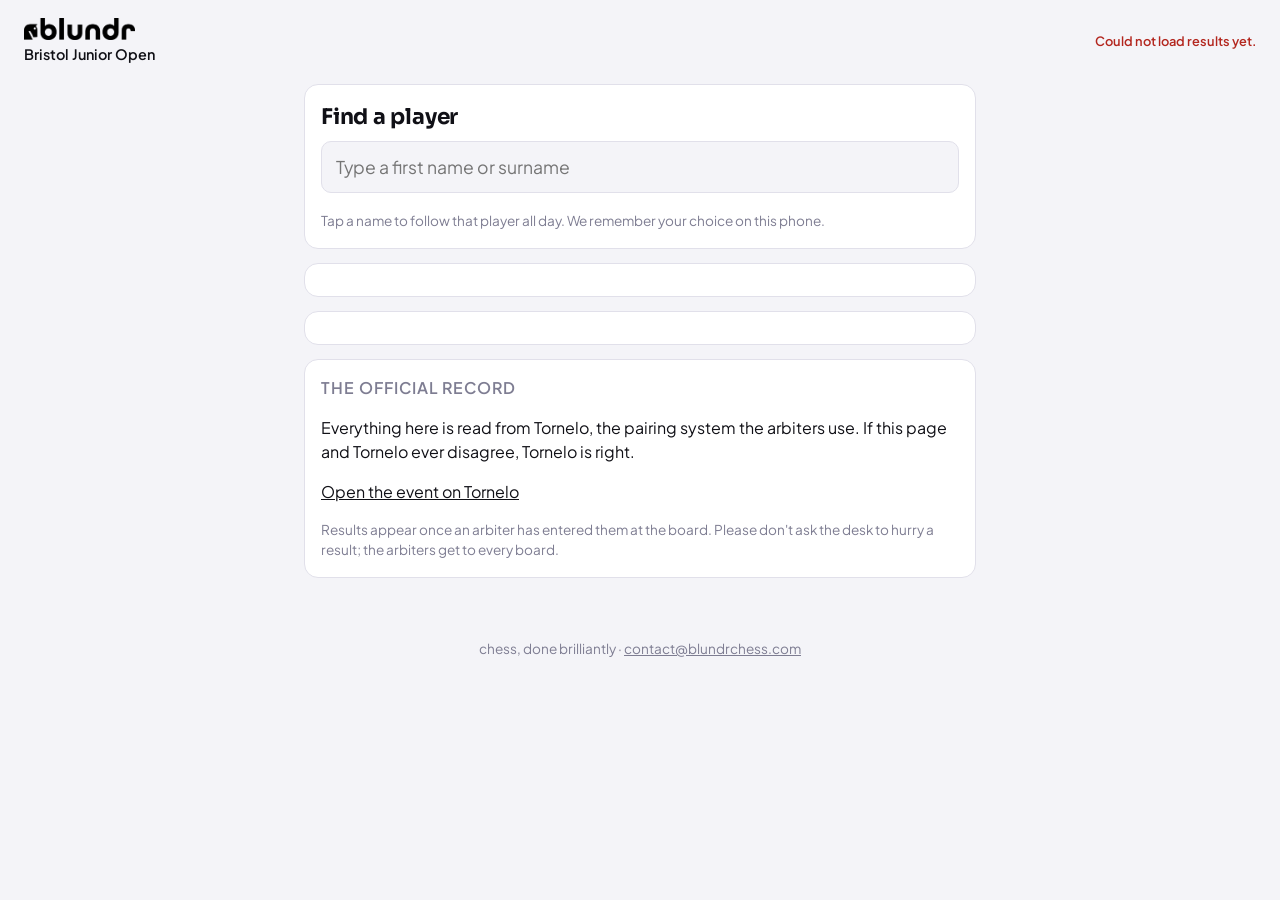
==== index.html @ 75e8b7ea "Bristol Junior Open live page" ====
<!doctype html>
<html lang="en-GB">
<head>
<meta charset="utf-8">
<meta name="viewport" content="width=device-width, initial-scale=1">
<title>Bristol Junior Open live</title>
<meta name="description" content="Live pairings, results and standings for the Bristol Junior Open. Find your child, see their board and follow the day.">
<link rel="preconnect" href="https://fonts.googleapis.com">
<link href="https://fonts.googleapis.com/css2?family=Sora:wght@600;800&family=Plus+Jakarta+Sans:wght@400;500;600;700&display=swap" rel="stylesheet">
<link rel="stylesheet" href="style.css">
</head>
<body>
<header class="top">
  <div class="brand"><img class="logo" src="img/logo.png" alt="blundr" width="2118" height="420"><span class="event" id="event-name">Bristol Junior Open</span></div>
  <div class="updated" id="updated">Loading…</div>
</header>

<main id="app">
  <section class="card notice" id="announcements" hidden>
    <h2>From the desk</h2>
    <ul id="announce-list"></ul>
  </section>

  <section class="card next" id="next-round" hidden></section>

  <section class="card find">
    <h1>Find a player</h1>
    <input id="q" type="search" placeholder="Type a first name or surname" autocomplete="off" inputmode="search" aria-label="Find a player">
    <ul id="matches" class="matches"></ul>
    <p class="hint">Tap a name to follow that player all day. We remember your choice on this phone.</p>
    <div id="browse"></div>
  </section>

  <section class="card player" id="player" hidden></section>

  <section class="card sections" id="sections"></section>

  <section class="card boards" id="boards"></section>

  <section class="card links">
    <h2>The official record</h2>
    <p>Everything here is read from Tornelo, the pairing system the arbiters use. If this page and Tornelo ever disagree, Tornelo is right.</p>
    <p><a id="tornelo-link" href="https://tornelo.com/chess/orgs/blundr/events/bristol-junior-open" target="_blank" rel="noopener">Open the event on Tornelo</a></p>
    <p class="small">Results appear once an arbiter has entered them at the board. Please don't ask the desk to hurry a result; the arbiters get to every board.</p>
  </section>
</main>

<footer class="foot">
  <p>chess, done brilliantly · <a href="mailto:contact@blundrchess.com">contact@blundrchess.com</a></p>
</footer>
<script src="app.js"></script>
</body>
</html>
---- style.css ----
:root {
  --bg: #F4F4F8;
  --card: #ffffff;
  --ink: #101016;
  --muted: #7E7D92;
  --line: #e1e0ea;
  --accent: #F2C24E;      /* Blundr yellow */
  --accent-ink: #200d04;
  --cyan: #16C7FF;        /* Blundr cyan */
  --win: #1f8a4c;
  --loss: #b3261e;
  --draw: #5c5b66;
  --live: #d97706;
  --radius: 14px;
  color-scheme: light dark;
}
@media (prefers-color-scheme: dark) {
  :root:not([data-theme="light"]) {
    --bg: #070709; --card: #101016; --ink: #F4F4F8; --muted: #B9B8C9; --line: #24242e;
    --accent: #F2C24E; --accent-ink: #200d04; --cyan: #16C7FF; --win: #19D6A6; --loss: #FF7A45; --draw: #B9B8C9; --live: #16C7FF;
  }
}
:root[data-theme="dark"] {
  --bg: #070709; --card: #101016; --ink: #F4F4F8; --muted: #B9B8C9; --line: #24242e;
  --accent: #F2C24E; --accent-ink: #200d04; --cyan: #16C7FF; --win: #19D6A6; --loss: #FF7A45; --draw: #B9B8C9; --live: #16C7FF;
}
* { box-sizing: border-box; }
html, body { margin: 0; }
body { background: var(--bg); color: var(--ink); font: 16px/1.5 'Plus Jakarta Sans', system-ui, -apple-system, "Segoe UI", sans-serif; -webkit-text-size-adjust: 100%; }
a { color: inherit; }
h1 { font-family: Sora, 'Plus Jakarta Sans', system-ui, sans-serif; font-size: 1.35rem; margin: 0 0 .5rem; letter-spacing: -.01em; }
h2 { font-size: 1rem; margin: 0 0 .5rem; color: var(--muted); font-weight: 600; text-transform: uppercase; letter-spacing: .06em; }
.top { display: flex; align-items: center; justify-content: space-between; gap: 12px; padding: 14px 16px; }
.brand { display: grid; gap: 4px; }
.event { font-size: .9rem; }
.logo { height: 22px; width: auto; display: block; }
@media (prefers-color-scheme: dark) { :root:not([data-theme="light"]) .logo { filter: invert(1) hue-rotate(180deg); } }
:root[data-theme="dark"] .logo { filter: invert(1) hue-rotate(180deg); }
.event { font-weight: 600; }
.updated { font-size: .8rem; color: var(--muted); text-align: right; }
.updated.stale { color: var(--loss); font-weight: 600; }
main { padding: 0 16px 24px; max-width: 720px; margin: 0 auto; display: grid; gap: 14px; }
.card { background: var(--card); border: 1px solid var(--line); border-radius: var(--radius); padding: 16px; }
.notice { border-left: 6px solid var(--cyan); }
.notice ul { list-style: none; padding: 0; margin: 0; display: grid; gap: 10px; }
.notice li { display: grid; gap: 2px; }
.notice time { font-size: .78rem; color: var(--muted); }
.next { display: flex; align-items: center; gap: 14px; }
.next .big { font-family: Sora, system-ui, sans-serif; font-size: 2rem; font-weight: 800; letter-spacing: -.02em; line-height: 1; }
.next .sub { color: var(--muted); }
input[type=search] { width: 100%; font: inherit; font-size: 1.1rem; padding: 12px 14px; border-radius: 10px; border: 1.5px solid var(--line); background: var(--bg); color: var(--ink); }
input[type=search]:focus { outline: 2px solid var(--cyan); border-color: transparent; }
.matches { list-style: none; margin: 8px 0 0; padding: 0; display: grid; gap: 6px; }
.matches button { width: 100%; text-align: left; font: inherit; padding: 10px 12px; border-radius: 10px; border: 1px solid var(--line); background: var(--card); color: var(--ink); display: flex; justify-content: space-between; }
.matches button span { color: var(--muted); font-size: .9rem; }
.hint, .small { color: var(--muted); font-size: .85rem; margin: 10px 0 0; }
.player .head { display: flex; justify-content: space-between; align-items: flex-start; gap: 10px; }
.player .name { font-family: Sora, system-ui, sans-serif; font-size: 1.5rem; font-weight: 800; letter-spacing: -.02em; }
.player .meta { color: var(--muted); }
.player .forget { font: inherit; font-size: .8rem; background: none; border: 1px solid var(--line); border-radius: 999px; padding: 4px 10px; color: var(--muted); }
.now { margin-top: 14px; display: grid; grid-template-columns: auto 1fr; gap: 12px 16px; align-items: center; background: var(--bg); border-radius: 12px; padding: 14px; }
.now .board { font-family: Sora, system-ui, sans-serif; font-size: 3rem; font-weight: 800; line-height: 1; letter-spacing: -.03em; }
.now .board small { display: block; font-size: .75rem; font-weight: 600; color: var(--muted); letter-spacing: .06em; text-transform: uppercase; }
.now .detail { display: grid; gap: 4px; }
.now .detail strong { font-size: 1.1rem; }
.pill { display: inline-block; padding: 2px 10px; border-radius: 999px; font-size: .8rem; font-weight: 600; background: var(--line); }
.pill.win { background: var(--win); color: #fff; }
.pill.loss { background: var(--loss); color: #fff; }
.pill.draw { background: var(--draw); color: #fff; }
.pill.live { background: var(--live); color: #fff; }
.pill.white { background: #fff; color: #000; border: 1px solid #999; }
.pill.black { background: #111; color: #fff; }
.stats { display: grid; grid-template-columns: repeat(3, 1fr); gap: 8px; margin-top: 14px; }
.stat { background: var(--bg); border-radius: 12px; padding: 10px; text-align: center; }
.stat b { display: block; font-size: 1.4rem; letter-spacing: -.02em; }
.stat span { font-size: .75rem; color: var(--muted); text-transform: uppercase; letter-spacing: .06em; }
table { width: 100%; border-collapse: collapse; font-size: .95rem; }
th { text-align: left; font-size: .75rem; color: var(--muted); text-transform: uppercase; letter-spacing: .06em; padding: 8px 6px; border-bottom: 1px solid var(--line); }
td { padding: 9px 6px; border-bottom: 1px solid var(--line); vertical-align: top; }
td.num, th.num { text-align: right; font-variant-numeric: tabular-nums; }
tr.me td { background: color-mix(in srgb, var(--cyan) 22%, transparent); font-weight: 600; }
.tabs { display: flex; gap: 6px; margin-bottom: 12px; flex-wrap: wrap; }
.tabs button { font: inherit; font-weight: 600; padding: 8px 14px; border-radius: 999px; border: 1px solid var(--line); background: var(--card); color: var(--ink); }
.tabs button[aria-selected="true"] { background: var(--ink); color: var(--card); border-color: var(--ink); }
.subtabs { display: flex; gap: 6px; margin: 6px 0 10px; flex-wrap: wrap; }
.subtabs button { font: inherit; font-size: .85rem; padding: 6px 10px; border-radius: 8px; border: 1px solid var(--line); background: var(--card); color: var(--ink); }
.subtabs button[aria-selected="true"] { background: var(--ink); color: var(--card); border-color: var(--ink); }
.status { color: var(--muted); font-size: .9rem; margin: 0 0 8px; }
.foot { text-align: center; color: var(--muted); font-size: .85rem; padding: 16px; }
.empty { color: var(--muted); padding: 10px 0; }
@media (min-width: 600px) { .top { padding: 18px 24px; } main { padding: 0 24px 32px; } }

.linklike { font: inherit; background: none; border: 0; padding: 0; color: inherit; text-align: left; text-decoration: underline; text-decoration-color: var(--line); text-underline-offset: 3px; cursor: pointer; }
.pill.live { background: var(--live); color: #062a36; }
td .small { color: var(--muted); font-size: .8rem; }

[hidden] { display: none !important; }

.checkin { margin-top: 12px; padding: 12px; border-radius: 12px; background: var(--bg); border: 1px dashed var(--line); }
.checkin.done { border-style: solid; border-color: var(--win); }
.checkin.pending { border-color: var(--live); }
.bigbtn { display: block; text-align: center; font-family: Sora, system-ui, sans-serif; font-weight: 800; font-size: 1.15rem; padding: 14px; border-radius: 12px; background: var(--accent); color: var(--accent-ink); text-decoration: none; }
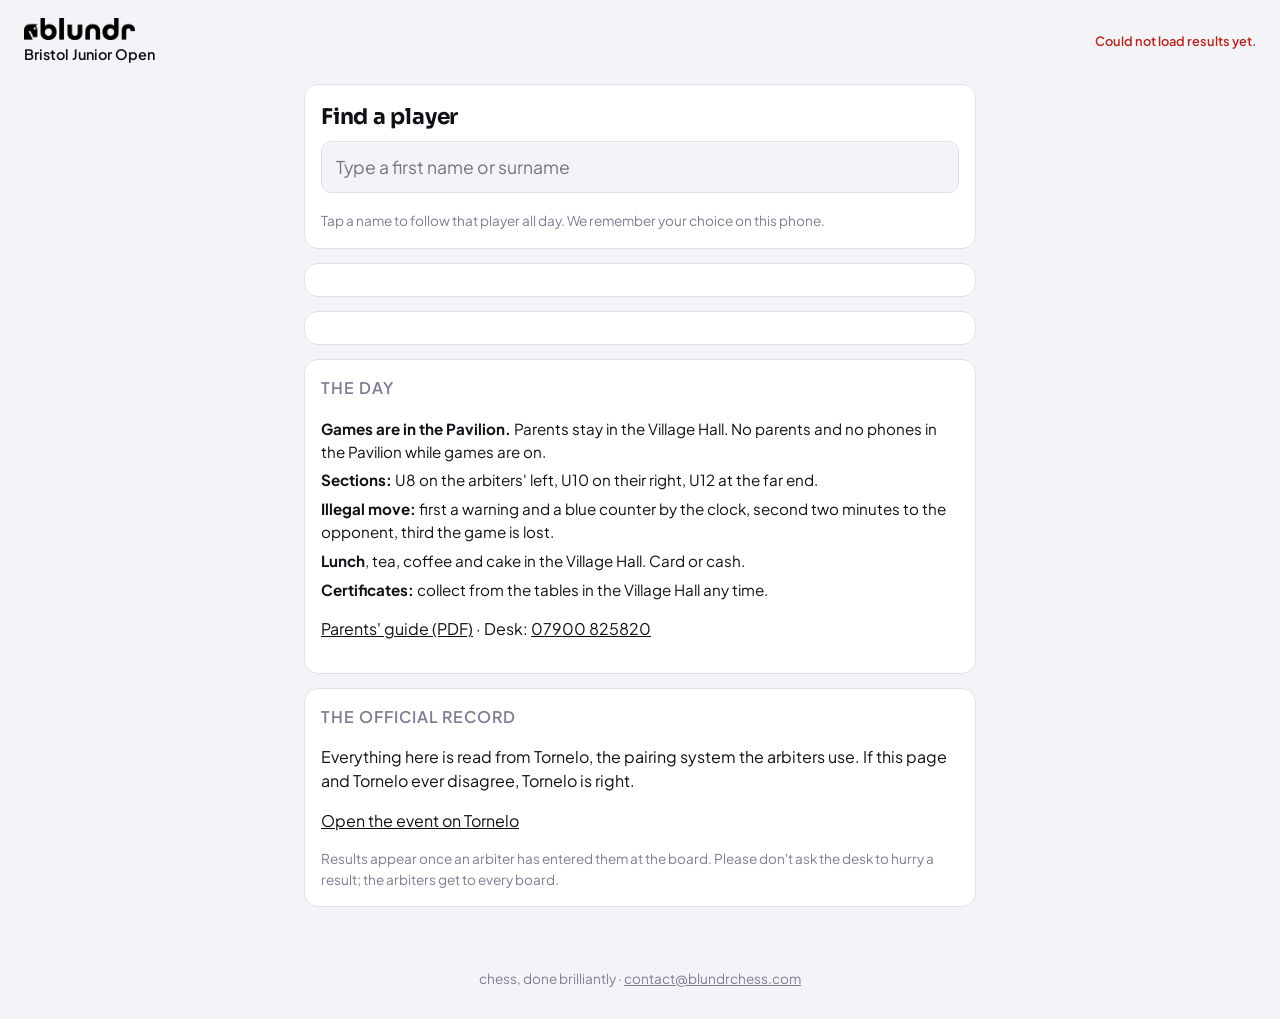
==== commit 6ce27945: "Hall screen page, day info card, parents' guide PDF" ====
--- a/index.html
+++ b/index.html
@@ -37,6 +37,19 @@
 
   <section class="card boards" id="boards"></section>
 
+  <section class="card info" id="info">
+    <h2>The day</h2>
+    <div class="timetable" id="timetable"></div>
+    <ul class="plain">
+      <li><b>Games are in the Pavilion.</b> Parents stay in the Village Hall. No parents and no phones in the Pavilion while games are on.</li>
+      <li><b>Sections:</b> U8 on the arbiters' left, U10 on their right, U12 at the far end.</li>
+      <li><b>Illegal move:</b> first a warning and a blue counter by the clock, second two minutes to the opponent, third the game is lost.</li>
+      <li><b>Lunch</b>, tea, coffee and cake in the Village Hall. Card or cash.</li>
+      <li><b>Certificates:</b> collect from the tables in the Village Hall any time.</li>
+    </ul>
+    <p><a href="guide.pdf" target="_blank" rel="noopener">Parents' guide (PDF)</a> · Desk: <a href="tel:+447900825820">07900 825820</a></p>
+  </section>
+
   <section class="card links">
     <h2>The official record</h2>
     <p>Everything here is read from Tornelo, the pairing system the arbiters use. If this page and Tornelo ever disagree, Tornelo is right.</p>
--- a/style.css
+++ b/style.css
@@ -100,3 +100,10 @@
 .checkin.done { border-style: solid; border-color: var(--win); }
 .checkin.pending { border-color: var(--live); }
 .bigbtn { display: block; text-align: center; font-family: Sora, system-ui, sans-serif; font-weight: 800; font-size: 1.15rem; padding: 14px; border-radius: 12px; background: var(--accent); color: var(--accent-ink); text-decoration: none; }
+
+.timetable { display: grid; grid-template-columns: auto 1fr; gap: 4px 12px; margin: 0 0 10px; font-variant-numeric: tabular-nums; }
+.timetable b { font-family: Sora, system-ui, sans-serif; }
+.timetable .lunch, .timetable .prizes { color: var(--muted); }
+.plain { list-style: none; padding: 0; margin: 0 0 10px; display: grid; gap: 6px; }
+.plain li { font-size: .95rem; }
+.seclink { font-size: .85rem; color: var(--muted); margin: 0 0 8px; }
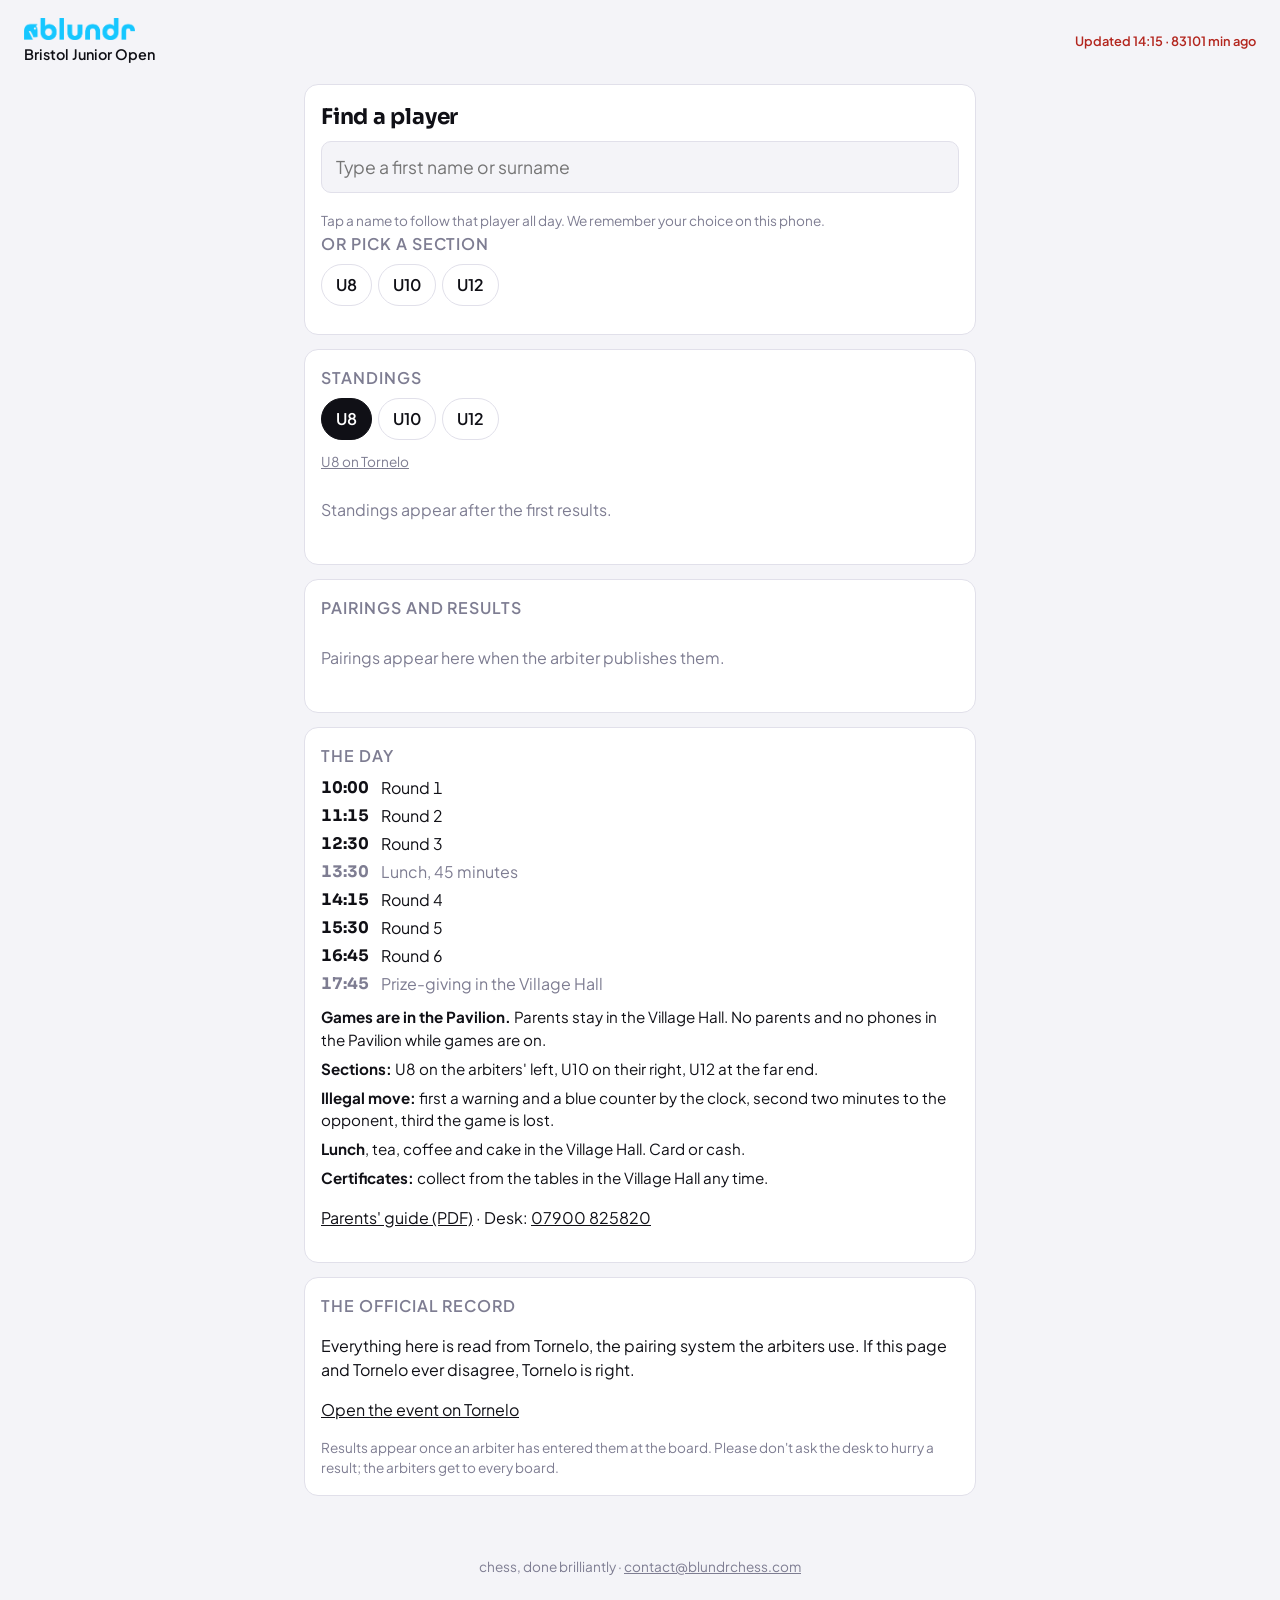
==== commit b6c5593f: "Parents' page: points, place, ticket, opponents, tiebreaks" ====
--- a/index.html
+++ b/index.html
@@ -11,7 +11,7 @@
 </head>
 <body>
 <header class="top">
-  <div class="brand"><img class="logo" src="img/logo.png" alt="blundr" width="2118" height="420"><span class="event" id="event-name">Bristol Junior Open</span></div>
+  <div class="brand"><img class="logo" src="img/logo-cyan.png" alt="blundr" width="2118" height="420"><span class="event" id="event-name">Bristol Junior Open</span></div>
   <div class="updated" id="updated">Loading…</div>
 </header>
 
--- a/style.css
+++ b/style.css
@@ -34,8 +34,6 @@
 .brand { display: grid; gap: 4px; }
 .event { font-size: .9rem; }
 .logo { height: 22px; width: auto; display: block; }
-@media (prefers-color-scheme: dark) { :root:not([data-theme="light"]) .logo { filter: invert(1) hue-rotate(180deg); } }
-:root[data-theme="dark"] .logo { filter: invert(1) hue-rotate(180deg); }
 .event { font-weight: 600; }
 .updated { font-size: .8rem; color: var(--muted); text-align: right; }
 .updated.stale { color: var(--loss); font-weight: 600; }
@@ -107,3 +105,15 @@
 .plain { list-style: none; padding: 0; margin: 0 0 10px; display: grid; gap: 6px; }
 .plain li { font-size: .95rem; }
 .seclink { font-size: .85rem; color: var(--muted); margin: 0 0 8px; }
+
+.stats { grid-template-columns: repeat(3, 1fr); }
+.stat b { font-family: Sora, system-ui, sans-serif; }
+.stat .sub { display: block; font-size: .75rem; color: var(--muted); margin-top: 2px; }
+.ticket { margin-top: 12px; padding: 12px 14px; border-radius: 12px; background: var(--bg); border-left: 5px solid var(--accent); }
+.ticket b { font-family: Sora, system-ui, sans-serif; }
+.ticket .small { margin-top: 4px; }
+.ticket.done { border-left-color: var(--win); }
+.opp { display: grid; gap: 1px; }
+.opp .meta { font-size: .78rem; color: var(--muted); }
+.standings-note { font-size: .78rem; color: var(--muted); margin: 8px 0 0; }
+th.num.tb, td.num.tb { color: var(--muted); }
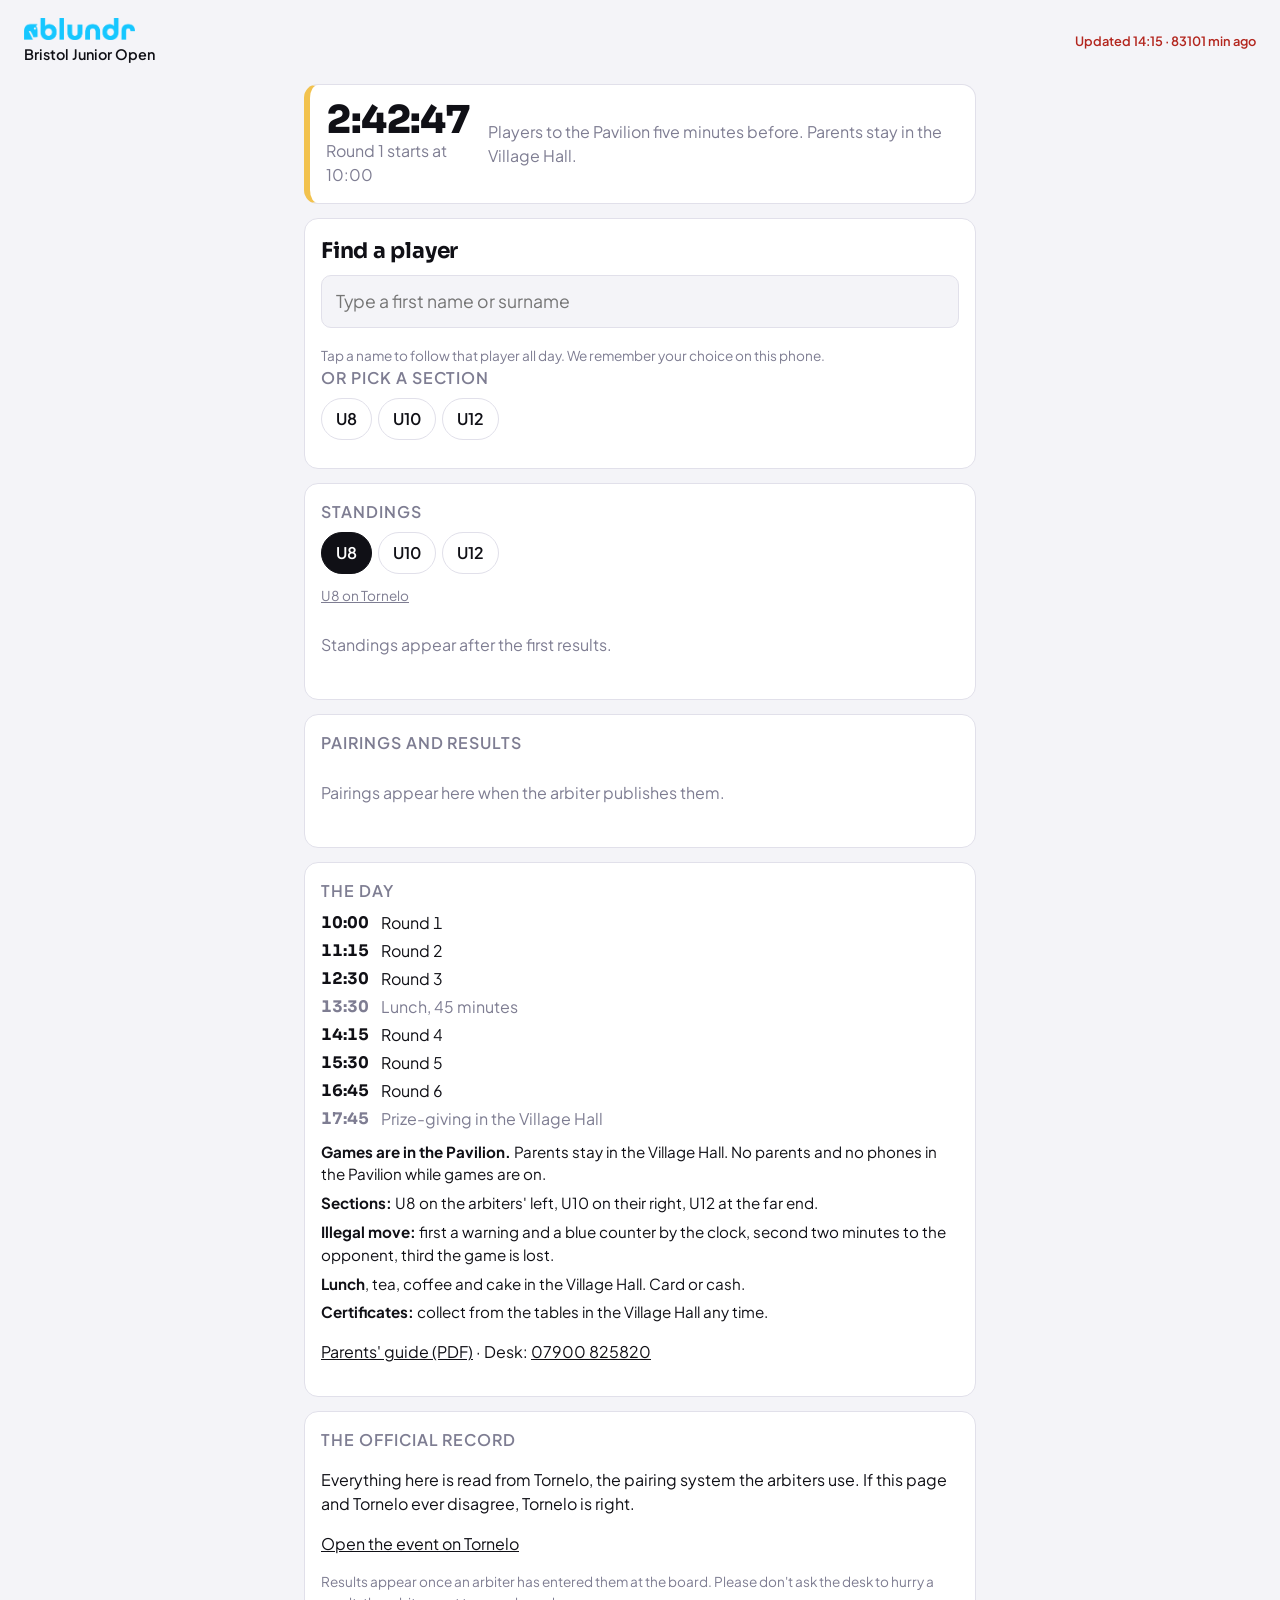
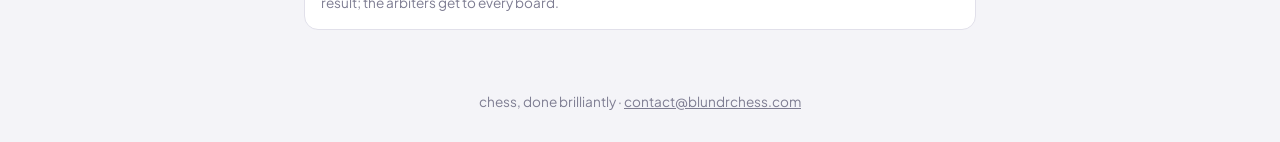
==== commit e37d0ce5: "Result banner" ====
--- a/index.html
+++ b/index.html
@@ -16,6 +16,7 @@
 </header>
 
 <main id="app">
+  <section class="card banner" id="result-banner" hidden></section>
   <section class="card notice" id="announcements" hidden>
     <h2>From the desk</h2>
     <ul id="announce-list"></ul>
--- a/style.css
+++ b/style.css
@@ -44,7 +44,9 @@
 .notice li { display: grid; gap: 2px; }
 .notice time { font-size: .78rem; color: var(--muted); }
 .next { display: flex; align-items: center; gap: 14px; }
-.next .big { font-family: Sora, system-ui, sans-serif; font-size: 2rem; font-weight: 800; letter-spacing: -.02em; line-height: 1; }
+.next { border-left: 6px solid var(--accent); }
+.next .big { font-family: Sora, system-ui, sans-serif; font-size: 2.4rem; font-weight: 800; letter-spacing: -.03em; line-height: 1; font-variant-numeric: tabular-nums; }
+.next .big.soon { color: var(--loss); }
 .next .sub { color: var(--muted); }
 input[type=search] { width: 100%; font: inherit; font-size: 1.1rem; padding: 12px 14px; border-radius: 10px; border: 1.5px solid var(--line); background: var(--bg); color: var(--ink); }
 input[type=search]:focus { outline: 2px solid var(--cyan); border-color: transparent; }
@@ -117,3 +119,10 @@
 .opp .meta { font-size: .78rem; color: var(--muted); }
 .standings-note { font-size: .78rem; color: var(--muted); margin: 8px 0 0; }
 th.num.tb, td.num.tb { color: var(--muted); }
+
+.banner { border: 0; color: #070709; display: flex; align-items: center; justify-content: space-between; gap: 12px; padding: 16px; }
+.banner.u8 { background: #19D6A6; } .banner.u10 { background: #FF7A45; } .banner.u12 { background: #A07BFF; } .banner.other { background: var(--cyan); }
+.banner .k { font-size: .75rem; font-weight: 700; text-transform: uppercase; letter-spacing: .08em; opacity: .75; }
+.banner .r { font-family: Sora, system-ui, sans-serif; font-weight: 800; font-size: 1.6rem; letter-spacing: -.02em; line-height: 1.1; }
+.banner .d { font-size: .9rem; margin-top: 2px; }
+.banner button { font: inherit; font-weight: 700; padding: 10px 14px; border-radius: 10px; border: 2px solid #070709; background: transparent; color: #070709; white-space: nowrap; }
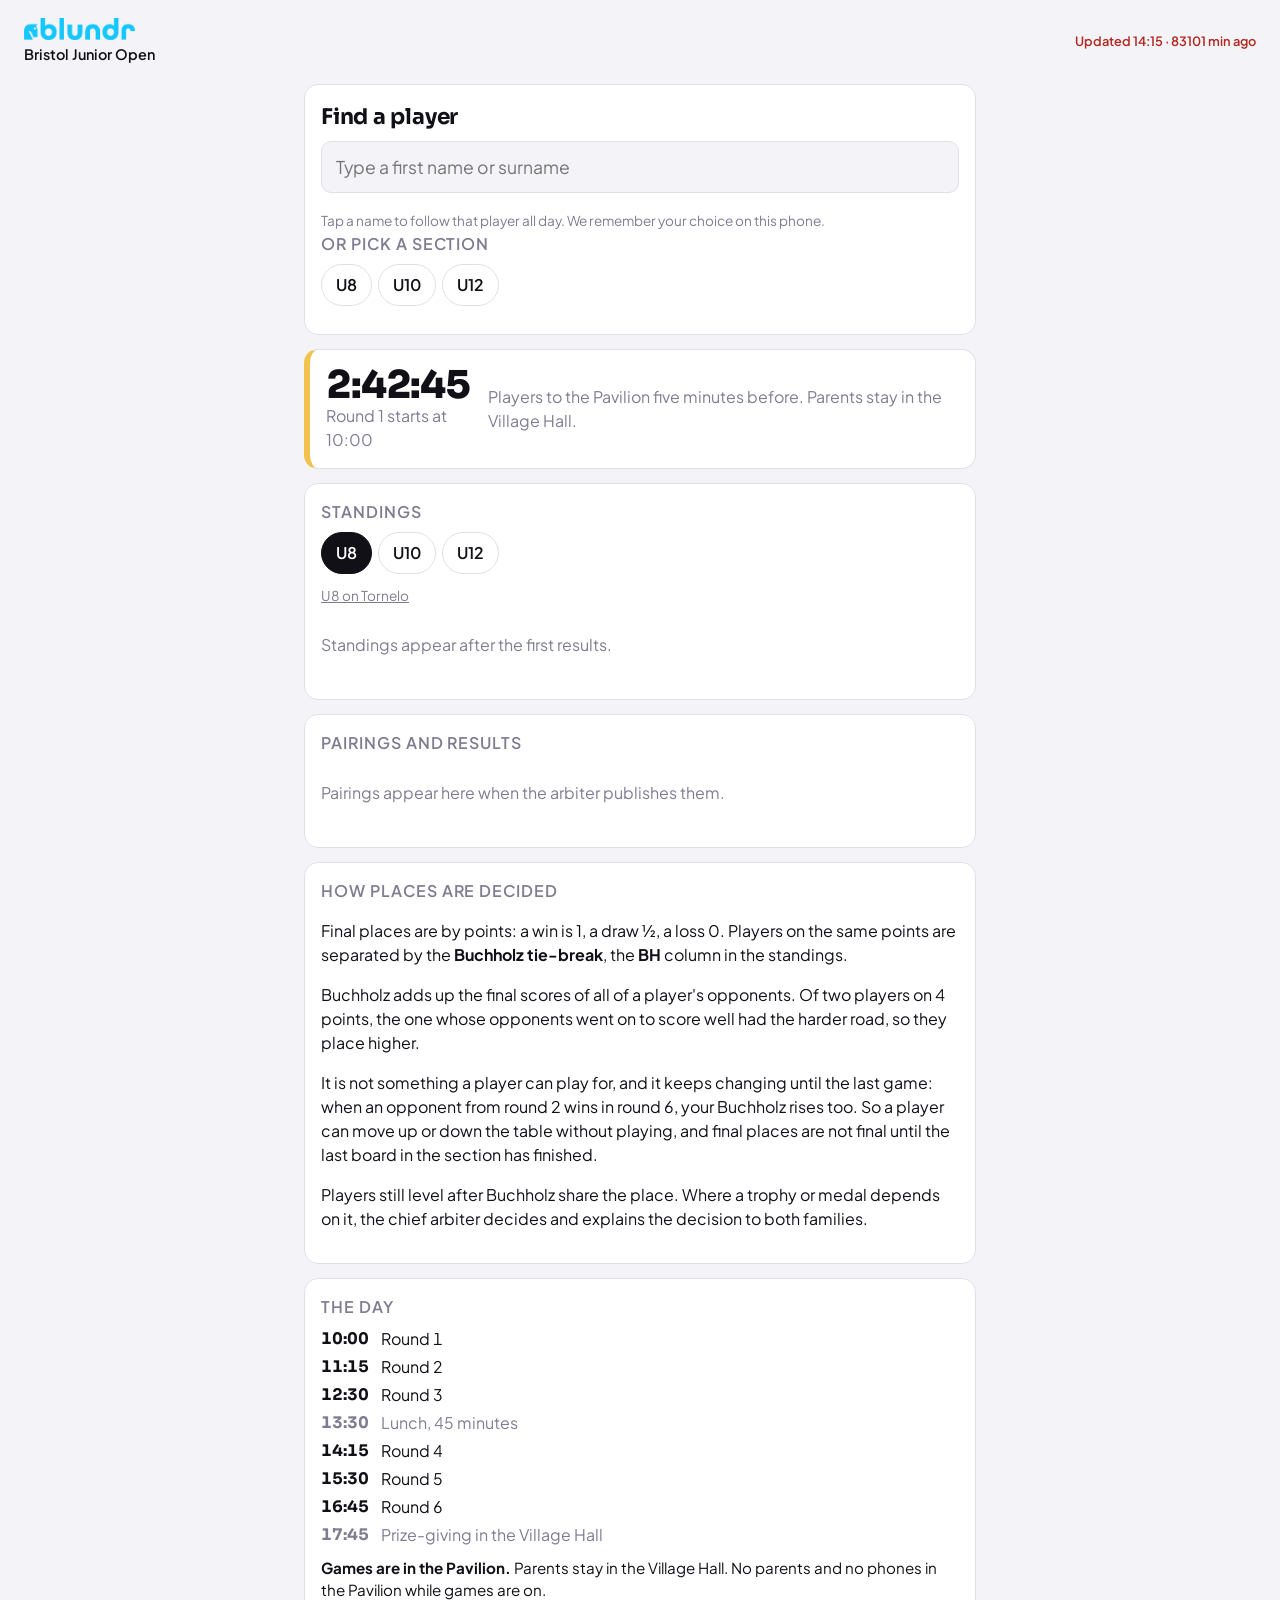
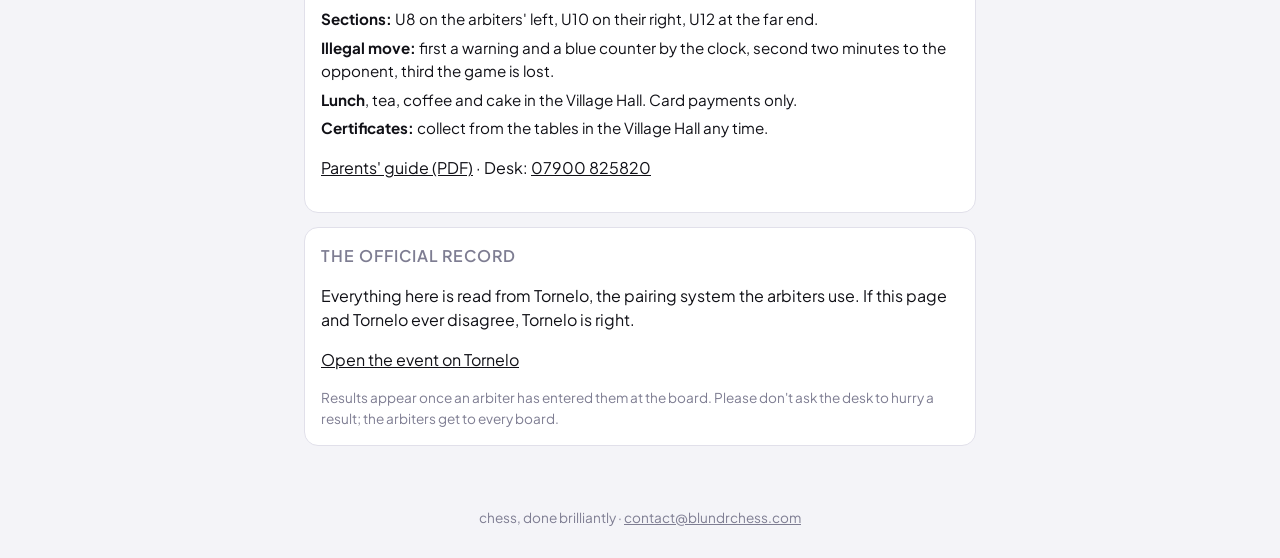
==== commit ac97429f: "Guide with places section; parents' page: how places are decided, card only" ====
--- a/index.html
+++ b/index.html
@@ -38,6 +38,14 @@
 
   <section class="card boards" id="boards"></section>
 
+  <section class="card info" id="places">
+    <h2>How places are decided</h2>
+    <p>Final places are by points: a win is 1, a draw ½, a loss 0. Players on the same points are separated by the <b>Buchholz tie-break</b>, the <b>BH</b> column in the standings.</p>
+    <p>Buchholz adds up the final scores of all of a player's opponents. Of two players on 4 points, the one whose opponents went on to score well had the harder road, so they place higher.</p>
+    <p>It is not something a player can play for, and it keeps changing until the last game: when an opponent from round 2 wins in round 6, your Buchholz rises too. So a player can move up or down the table without playing, and final places are not final until the last board in the section has finished.</p>
+    <p>Players still level after Buchholz share the place. Where a trophy or medal depends on it, the chief arbiter decides and explains the decision to both families.</p>
+  </section>
+
   <section class="card info" id="info">
     <h2>The day</h2>
     <div class="timetable" id="timetable"></div>
@@ -45,7 +53,7 @@
       <li><b>Games are in the Pavilion.</b> Parents stay in the Village Hall. No parents and no phones in the Pavilion while games are on.</li>
       <li><b>Sections:</b> U8 on the arbiters' left, U10 on their right, U12 at the far end.</li>
       <li><b>Illegal move:</b> first a warning and a blue counter by the clock, second two minutes to the opponent, third the game is lost.</li>
-      <li><b>Lunch</b>, tea, coffee and cake in the Village Hall. Card or cash.</li>
+      <li><b>Lunch</b>, tea, coffee and cake in the Village Hall. Card payments only.</li>
       <li><b>Certificates:</b> collect from the tables in the Village Hall any time.</li>
     </ul>
     <p><a href="guide.pdf" target="_blank" rel="noopener">Parents' guide (PDF)</a> · Desk: <a href="tel:+447900825820">07900 825820</a></p>
--- a/style.css
+++ b/style.css
@@ -108,7 +108,8 @@
 .plain li { font-size: .95rem; }
 .seclink { font-size: .85rem; color: var(--muted); margin: 0 0 8px; }
 
-.stats { grid-template-columns: repeat(3, 1fr); }
+.stats { grid-template-columns: repeat(2, 1fr); }
+@media (min-width: 600px) { .stats { grid-template-columns: repeat(4, 1fr); } }
 .stat b { font-family: Sora, system-ui, sans-serif; }
 .stat .sub { display: block; font-size: .75rem; color: var(--muted); margin-top: 2px; }
 .ticket { margin-top: 12px; padding: 12px 14px; border-radius: 12px; background: var(--bg); border-left: 5px solid var(--accent); }
@@ -126,3 +127,13 @@
 .banner .r { font-family: Sora, system-ui, sans-serif; font-weight: 800; font-size: 1.6rem; letter-spacing: -.02em; line-height: 1.1; }
 .banner .d { font-size: .9rem; margin-top: 2px; }
 .banner button { font: inherit; font-weight: 700; padding: 10px 14px; border-radius: 10px; border: 2px solid #070709; background: transparent; color: #070709; white-space: nowrap; }
+
+.find.later h1 { font-size: 1.1rem; }
+.find.later input[type=search] { font-size: 1rem; padding: 10px 12px; }
+.now .board small { margin-top: 2px; }
+
+.pill { white-space: nowrap; }
+td.num .pill { font-size: .78rem; }
+
+.now .detail strong.verdict { font-family: Sora, system-ui, sans-serif; font-size: 1.35rem; letter-spacing: -.02em; }
+.now .detail strong.verdict.win { color: var(--win); } .now .detail strong.verdict.loss { color: var(--loss); }
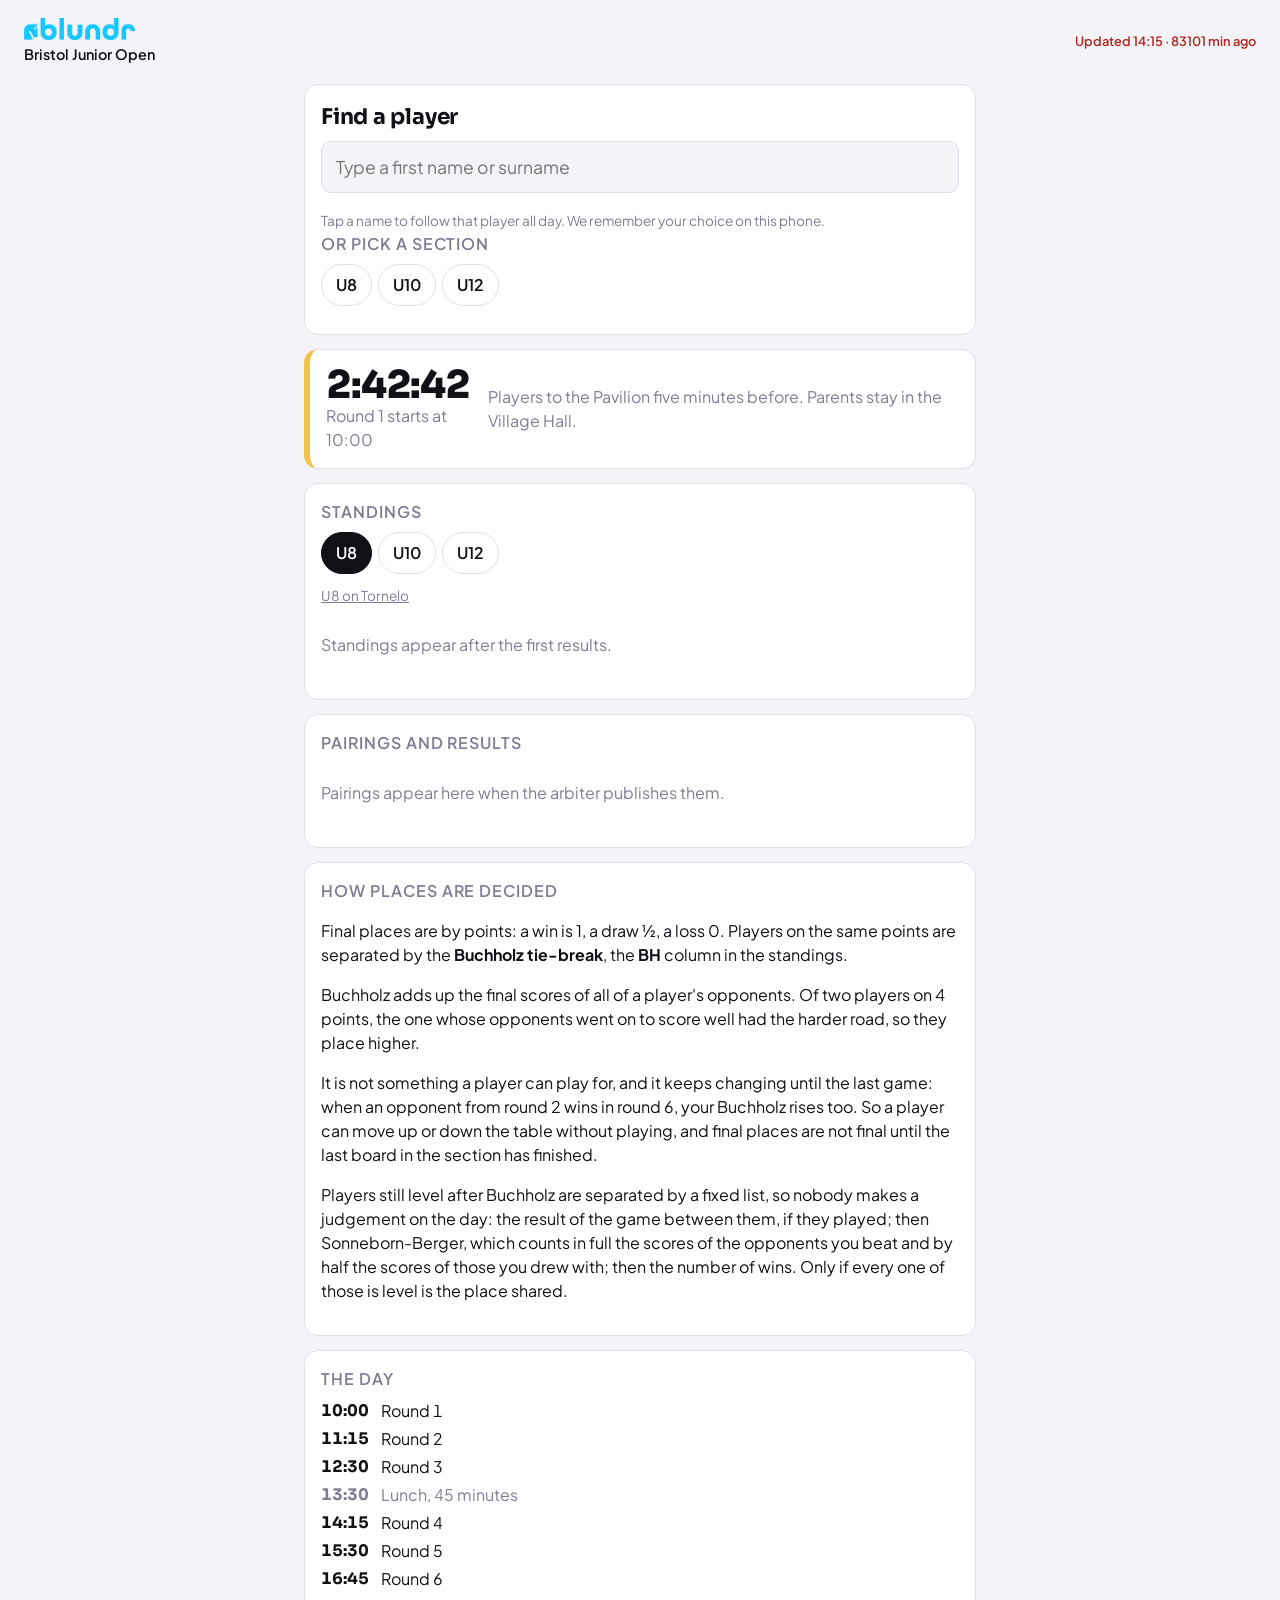
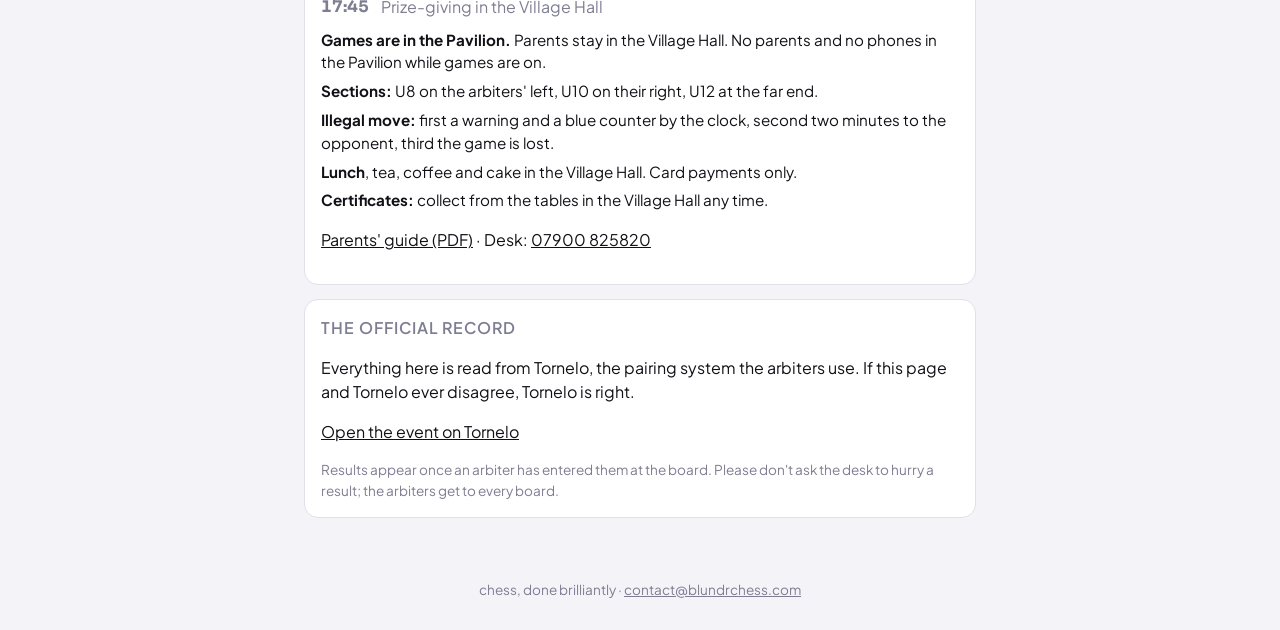
==== commit 804a61b3: "Tie-break cascade wording" ====
--- a/index.html
+++ b/index.html
@@ -43,7 +43,7 @@
     <p>Final places are by points: a win is 1, a draw ½, a loss 0. Players on the same points are separated by the <b>Buchholz tie-break</b>, the <b>BH</b> column in the standings.</p>
     <p>Buchholz adds up the final scores of all of a player's opponents. Of two players on 4 points, the one whose opponents went on to score well had the harder road, so they place higher.</p>
     <p>It is not something a player can play for, and it keeps changing until the last game: when an opponent from round 2 wins in round 6, your Buchholz rises too. So a player can move up or down the table without playing, and final places are not final until the last board in the section has finished.</p>
-    <p>Players still level after Buchholz share the place. Where a trophy or medal depends on it, the chief arbiter decides and explains the decision to both families.</p>
+    <p>Players still level after Buchholz are separated by a fixed list, so nobody makes a judgement on the day: the result of the game between them, if they played; then Sonneborn-Berger, which counts in full the scores of the opponents you beat and by half the scores of those you drew with; then the number of wins. Only if every one of those is level is the place shared.</p>
   </section>
 
   <section class="card info" id="info">
